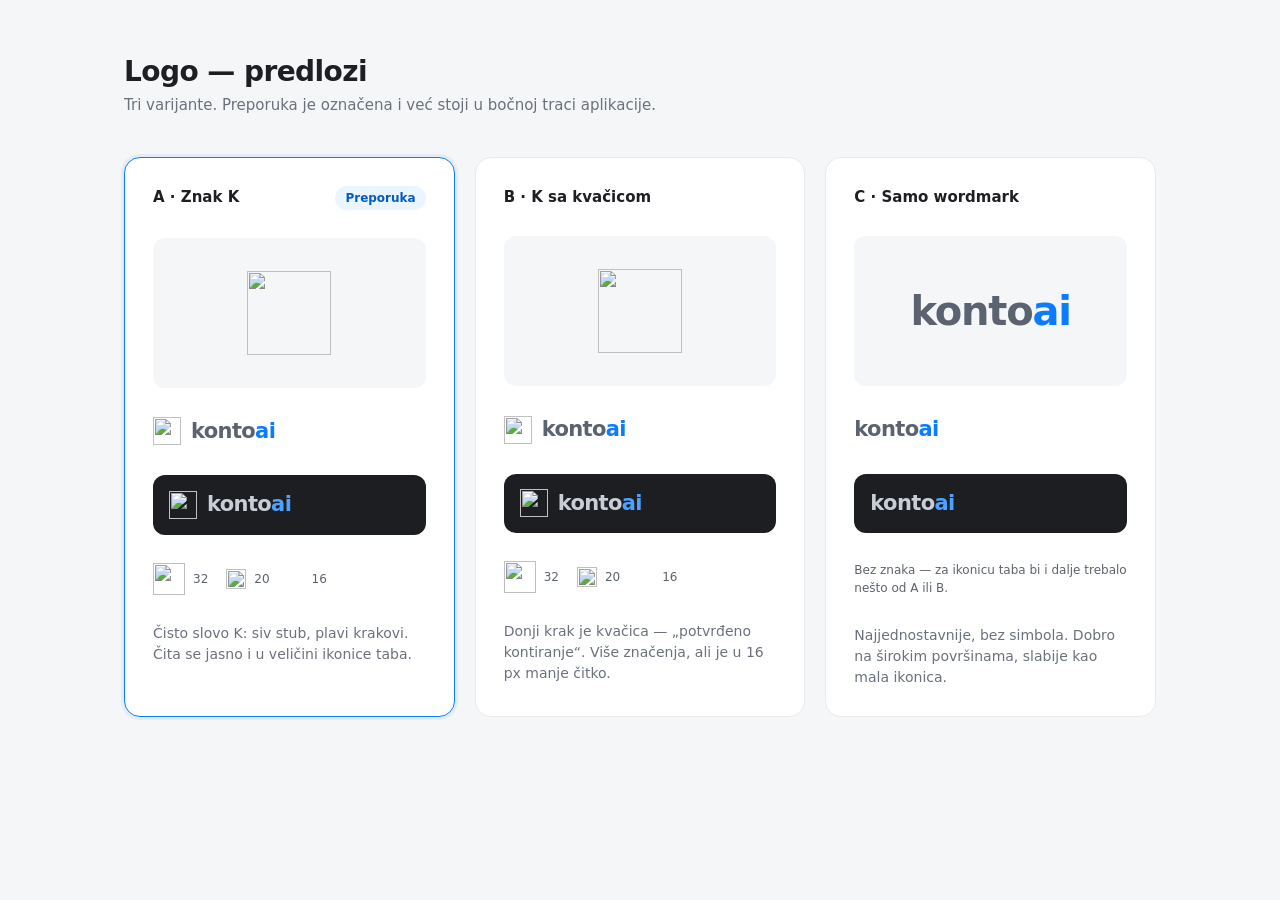
==== app/static/logo-preview.html @ f4ac2ebc "Redesign the web page: calm iOS-like layout, status icons, detail panel, SVG logo Sidebar with logo " ====
<!doctype html>
<html lang="sr-Latn">
<head>
  <meta charset="utf-8">
  <meta name="viewport" content="width=device-width, initial-scale=1">
  <title>KontoAI — logo</title>
  <link rel="icon" href="/static/logo/mark-k.svg" type="image/svg+xml">
  <style>
    :root {
      --bg: #f5f6f8; --surface: #fff; --line: #e8eaee; --text: #1d1f23; --text-2: #6b717c;
      --accent: #0a7cff; --accent-ink: #005bc4; --logo-gray: #5b6370;
      font-family: -apple-system, BlinkMacSystemFont, "Segoe UI", Inter, system-ui, sans-serif;
    }
    * { box-sizing: border-box; }
    body { margin: 0; background: var(--bg); color: var(--text); font-size: 15px; line-height: 1.5; }
    main { max-width: 1080px; margin: 0 auto; padding: 56px 24px 72px; }
    h1 { font-size: 28px; line-height: 1.15; letter-spacing: -0.02em; margin: 0 0 6px; font-weight: 650; }
    .sub { color: var(--text-2); margin: 0 0 40px; }
    .grid { display: grid; grid-template-columns: repeat(3, minmax(0, 1fr)); gap: 20px; }
    .card { background: var(--surface); border: 1px solid var(--line); border-radius: 16px; padding: 28px; display: flex; flex-direction: column; gap: 28px; }
    .card.pick { border-color: var(--accent); box-shadow: 0 0 0 3px rgba(10, 124, 255, .08); }
    .head { display: flex; align-items: center; justify-content: space-between; gap: 12px; }
    .name { font-weight: 600; }
    .tag { font-size: 12px; font-weight: 600; color: var(--accent-ink); background: rgba(10, 124, 255, .08); padding: 3px 10px; border-radius: 999px; }
    .stage { height: 150px; display: grid; place-items: center; border-radius: 12px; background: var(--bg); }
    .stage img { width: 84px; height: 84px; }
    .lockup { display: flex; align-items: center; gap: 10px; }
    .lockup img { width: 28px; height: 28px; }
    .word { font-size: 21px; font-weight: 650; letter-spacing: -0.03em; color: var(--logo-gray); }
    .word b { color: var(--accent); font-weight: 650; }
    .word.big { font-size: 40px; }
    .sizes { display: flex; align-items: center; gap: 18px; color: #5d636d; font-size: 12px; }
    .sizes span { display: inline-flex; align-items: center; gap: 8px; }
    .sizes img { display: block; }
    .dark { background: #1c1e22; border-radius: 12px; padding: 14px 16px; }
    .dark .word { color: #c9ced6; }
    .dark .word b { color: #4ea1ff; }
    p.note { color: var(--text-2); font-size: 14px; margin: 0; }
    @media (max-width: 860px) { .grid { grid-template-columns: 1fr; } }
  </style>
</head>
<body>
  <main>
    <h1>Logo — predlozi</h1>
    <p class="sub">Tri varijante. Preporuka je označena i već stoji u bočnoj traci aplikacije.</p>

    <div class="grid">
      <section class="card pick">
        <div class="head"><span class="name">A · Znak K</span><span class="tag">Preporuka</span></div>
        <div class="stage"><img src="/static/logo/mark-k.svg" alt=""></div>
        <div class="lockup"><img src="/static/logo/mark-k.svg" alt=""><span class="word">konto<b>ai</b></span></div>
        <div class="dark lockup"><img src="/static/logo/mark-k.svg" alt=""><span class="word">konto<b>ai</b></span></div>
        <div class="sizes"><span><img src="/static/logo/mark-k.svg" width="32" height="32" alt="">32</span><span><img src="/static/logo/mark-k.svg" width="20" height="20" alt="">20</span><span><img src="/static/logo/mark-k.svg" width="16" height="16" alt="">16</span></div>
        <p class="note">Čisto slovo K: siv stub, plavi krakovi. Čita se jasno i u veličini ikonice taba.</p>
      </section>

      <section class="card">
        <div class="head"><span class="name">B · K sa kvačicom</span></div>
        <div class="stage"><img src="/static/logo/mark-k-check.svg" alt=""></div>
        <div class="lockup"><img src="/static/logo/mark-k-check.svg" alt=""><span class="word">konto<b>ai</b></span></div>
        <div class="dark lockup"><img src="/static/logo/mark-k-check.svg" alt=""><span class="word">konto<b>ai</b></span></div>
        <div class="sizes"><span><img src="/static/logo/mark-k-check.svg" width="32" height="32" alt="">32</span><span><img src="/static/logo/mark-k-check.svg" width="20" height="20" alt="">20</span><span><img src="/static/logo/mark-k-check.svg" width="16" height="16" alt="">16</span></div>
        <p class="note">Donji krak je kvačica — „potvrđeno kontiranje“. Više značenja, ali je u 16 px manje čitko.</p>
      </section>

      <section class="card">
        <div class="head"><span class="name">C · Samo wordmark</span></div>
        <div class="stage"><span class="word big">konto<b>ai</b></span></div>
        <div class="lockup"><span class="word">konto<b>ai</b></span></div>
        <div class="dark lockup"><span class="word">konto<b>ai</b></span></div>
        <div class="sizes"><span>Bez znaka — za ikonicu taba bi i dalje trebalo nešto od A ili B.</span></div>
        <p class="note">Najjednostavnije, bez simbola. Dobro na širokim površinama, slabije kao mala ikonica.</p>
      </section>
    </div>
  </main>
</body>
</html>
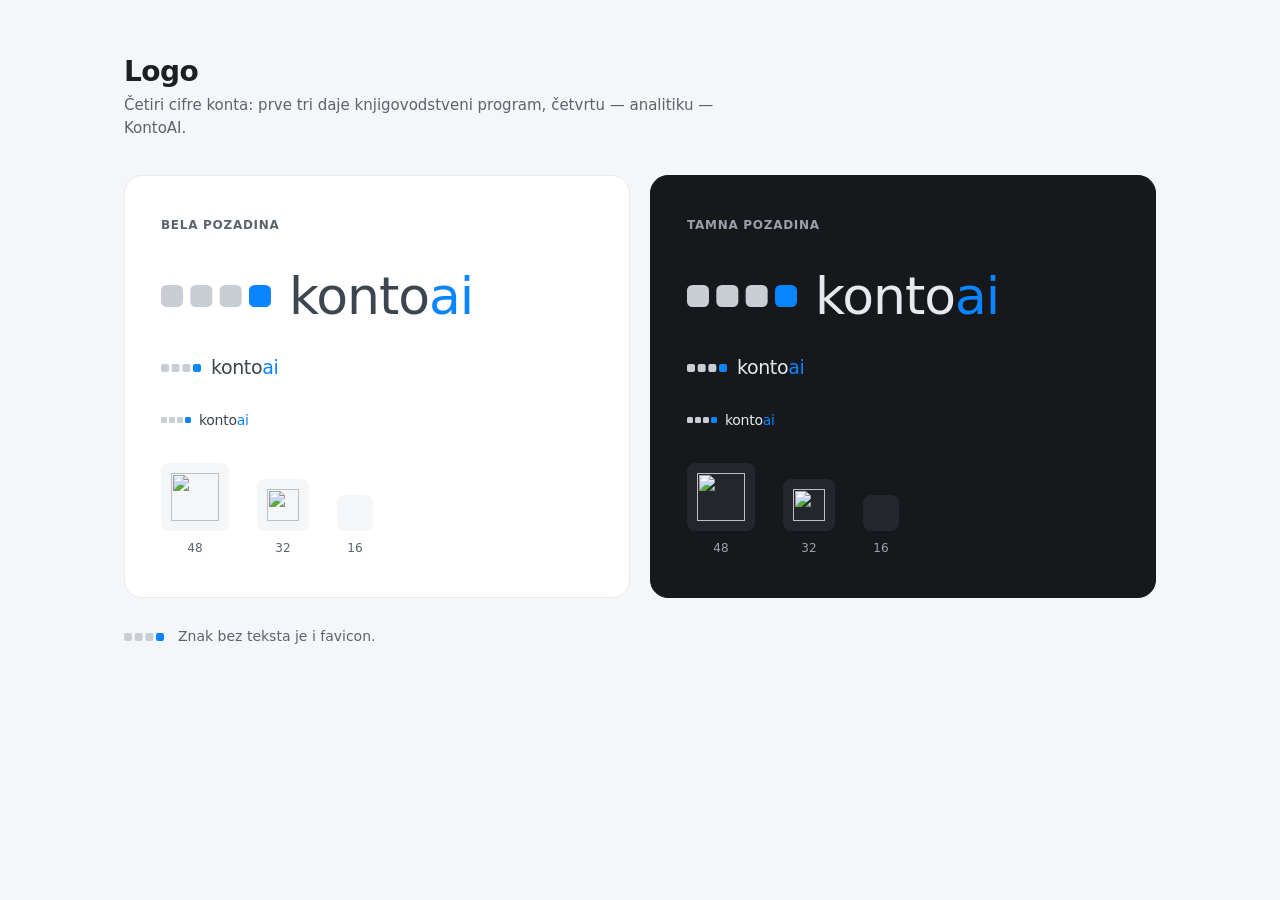
==== commit ccbb87b9: "Replace the logo with the four-squares mark Three light-grey squares and one blue: the first three d" ====
--- a/app/static/logo-preview.html
+++ b/app/static/logo-preview.html
@@ -4,74 +4,90 @@
   <meta charset="utf-8">
   <meta name="viewport" content="width=device-width, initial-scale=1">
   <title>KontoAI — logo</title>
-  <link rel="icon" href="/static/logo/mark-k.svg" type="image/svg+xml">
+  <link rel="icon" href="/static/logo/favicon.svg" type="image/svg+xml">
   <style>
     :root {
-      --bg: #f5f6f8; --surface: #fff; --line: #e8eaee; --text: #1d1f23; --text-2: #6b717c;
-      --accent: #0a7cff; --accent-ink: #005bc4; --logo-gray: #5b6370;
+      --bg: #f5f6f8; --surface: #fff; --line: #e8eaee; --text: #1d1f23; --text-2: #5d636d;
+      --gray: #c9ced5; --blue: #0a84ff; --ink: #3c4650;
       font-family: -apple-system, BlinkMacSystemFont, "Segoe UI", Inter, system-ui, sans-serif;
     }
     * { box-sizing: border-box; }
     body { margin: 0; background: var(--bg); color: var(--text); font-size: 15px; line-height: 1.5; }
     main { max-width: 1080px; margin: 0 auto; padding: 56px 24px 72px; }
     h1 { font-size: 28px; line-height: 1.15; letter-spacing: -0.02em; margin: 0 0 6px; font-weight: 650; }
-    .sub { color: var(--text-2); margin: 0 0 40px; }
-    .grid { display: grid; grid-template-columns: repeat(3, minmax(0, 1fr)); gap: 20px; }
-    .card { background: var(--surface); border: 1px solid var(--line); border-radius: 16px; padding: 28px; display: flex; flex-direction: column; gap: 28px; }
-    .card.pick { border-color: var(--accent); box-shadow: 0 0 0 3px rgba(10, 124, 255, .08); }
-    .head { display: flex; align-items: center; justify-content: space-between; gap: 12px; }
-    .name { font-weight: 600; }
-    .tag { font-size: 12px; font-weight: 600; color: var(--accent-ink); background: rgba(10, 124, 255, .08); padding: 3px 10px; border-radius: 999px; }
-    .stage { height: 150px; display: grid; place-items: center; border-radius: 12px; background: var(--bg); }
-    .stage img { width: 84px; height: 84px; }
-    .lockup { display: flex; align-items: center; gap: 10px; }
-    .lockup img { width: 28px; height: 28px; }
-    .word { font-size: 21px; font-weight: 650; letter-spacing: -0.03em; color: var(--logo-gray); }
-    .word b { color: var(--accent); font-weight: 650; }
-    .word.big { font-size: 40px; }
-    .sizes { display: flex; align-items: center; gap: 18px; color: #5d636d; font-size: 12px; }
-    .sizes span { display: inline-flex; align-items: center; gap: 8px; }
-    .sizes img { display: block; }
-    .dark { background: #1c1e22; border-radius: 12px; padding: 14px 16px; }
-    .dark .word { color: #c9ced6; }
-    .dark .word b { color: #4ea1ff; }
-    p.note { color: var(--text-2); font-size: 14px; margin: 0; }
-    @media (max-width: 860px) { .grid { grid-template-columns: 1fr; } }
+    .sub { color: var(--text-2); margin: 0 0 36px; max-width: 620px; }
+    .grid { display: grid; grid-template-columns: repeat(2, minmax(0, 1fr)); gap: 20px; }
+    .card { border-radius: 18px; padding: 40px 36px; display: flex; flex-direction: column; gap: 36px; border: 1px solid var(--line); }
+    .light { background: var(--surface); }
+    .dark { background: #16181c; border-color: #16181c; }
+    .label { font-size: 12px; font-weight: 600; color: var(--text-2); text-transform: uppercase; letter-spacing: .06em; }
+    .dark .label { color: #9aa1ab; }
+
+    .logo { display: inline-flex; align-items: center; }
+    .mark { display: block; flex: none; }
+    .word { font-weight: 500; letter-spacing: -0.02em; color: var(--ink); line-height: 1; }
+    .word b { color: var(--blue); font-weight: 500; }
+    .dark .word { color: #e6e9ed; }
+
+    .xl .mark { width: 110px; height: 22px; } .xl { gap: 18px; } .xl .word { font-size: 52px; }
+    .md .mark { width: 40px; height: 8px; } .md { gap: 10px; } .md .word { font-size: 19px; }
+    .sm .mark { width: 30px; height: 6px; } .sm { gap: 8px; } .sm .word { font-size: 14px; }
+
+    .row { display: flex; align-items: flex-end; gap: 28px; flex-wrap: wrap; }
+    .fav { display: flex; flex-direction: column; align-items: center; gap: 8px; font-size: 12px; color: var(--text-2); }
+    .dark .fav { color: #9aa1ab; }
+    .tile { display: grid; place-items: center; border-radius: 8px; background: var(--bg); padding: 10px; }
+    .dark .tile { background: #23262c; }
+    .tile img { display: block; }
+
+    .meaning { margin-top: 28px; display: flex; align-items: center; gap: 14px; color: var(--text-2); font-size: 14px; }
+    @media (max-width: 860px) { .grid { grid-template-columns: 1fr; } .xl .word { font-size: 40px; } }
   </style>
 </head>
 <body>
   <main>
-    <h1>Logo — predlozi</h1>
-    <p class="sub">Tri varijante. Preporuka je označena i već stoji u bočnoj traci aplikacije.</p>
+    <h1>Logo</h1>
+    <p class="sub">Četiri cifre konta: prve tri daje knjigovodstveni program, četvrtu — analitiku — KontoAI.</p>
+
+    <svg width="0" height="0" style="position:absolute" aria-hidden="true">
+      <symbol id="mark" viewBox="0 0 30 6">
+        <rect x="0" y="0" width="6" height="6" rx="1.5" fill="#C9CED5"/>
+        <rect x="8" y="0" width="6" height="6" rx="1.5" fill="#C9CED5"/>
+        <rect x="16" y="0" width="6" height="6" rx="1.5" fill="#C9CED5"/>
+        <rect x="24" y="0" width="6" height="6" rx="1.5" fill="#0A84FF"/>
+      </symbol>
+    </svg>
 
     <div class="grid">
-      <section class="card pick">
-        <div class="head"><span class="name">A · Znak K</span><span class="tag">Preporuka</span></div>
-        <div class="stage"><img src="/static/logo/mark-k.svg" alt=""></div>
-        <div class="lockup"><img src="/static/logo/mark-k.svg" alt=""><span class="word">konto<b>ai</b></span></div>
-        <div class="dark lockup"><img src="/static/logo/mark-k.svg" alt=""><span class="word">konto<b>ai</b></span></div>
-        <div class="sizes"><span><img src="/static/logo/mark-k.svg" width="32" height="32" alt="">32</span><span><img src="/static/logo/mark-k.svg" width="20" height="20" alt="">20</span><span><img src="/static/logo/mark-k.svg" width="16" height="16" alt="">16</span></div>
-        <p class="note">Čisto slovo K: siv stub, plavi krakovi. Čita se jasno i u veličini ikonice taba.</p>
+      <section class="card light">
+        <span class="label">Bela pozadina</span>
+        <span class="logo xl"><svg class="mark"><use href="#mark"/></svg><span class="word">konto<b>ai</b></span></span>
+        <span class="logo md"><svg class="mark"><use href="#mark"/></svg><span class="word">konto<b>ai</b></span></span>
+        <span class="logo sm"><svg class="mark"><use href="#mark"/></svg><span class="word">konto<b>ai</b></span></span>
+        <div class="row">
+          <div class="fav"><div class="tile"><img src="/static/logo/favicon.svg" width="48" height="48" alt=""></div>48</div>
+          <div class="fav"><div class="tile"><img src="/static/logo/favicon.svg" width="32" height="32" alt=""></div>32</div>
+          <div class="fav"><div class="tile"><img src="/static/logo/favicon.svg" width="16" height="16" alt=""></div>16</div>
+        </div>
       </section>
 
-      <section class="card">
-        <div class="head"><span class="name">B · K sa kvačicom</span></div>
-        <div class="stage"><img src="/static/logo/mark-k-check.svg" alt=""></div>
-        <div class="lockup"><img src="/static/logo/mark-k-check.svg" alt=""><span class="word">konto<b>ai</b></span></div>
-        <div class="dark lockup"><img src="/static/logo/mark-k-check.svg" alt=""><span class="word">konto<b>ai</b></span></div>
-        <div class="sizes"><span><img src="/static/logo/mark-k-check.svg" width="32" height="32" alt="">32</span><span><img src="/static/logo/mark-k-check.svg" width="20" height="20" alt="">20</span><span><img src="/static/logo/mark-k-check.svg" width="16" height="16" alt="">16</span></div>
-        <p class="note">Donji krak je kvačica — „potvrđeno kontiranje“. Više značenja, ali je u 16 px manje čitko.</p>
-      </section>
-
-      <section class="card">
-        <div class="head"><span class="name">C · Samo wordmark</span></div>
-        <div class="stage"><span class="word big">konto<b>ai</b></span></div>
-        <div class="lockup"><span class="word">konto<b>ai</b></span></div>
-        <div class="dark lockup"><span class="word">konto<b>ai</b></span></div>
-        <div class="sizes"><span>Bez znaka — za ikonicu taba bi i dalje trebalo nešto od A ili B.</span></div>
-        <p class="note">Najjednostavnije, bez simbola. Dobro na širokim površinama, slabije kao mala ikonica.</p>
+      <section class="card dark">
+        <span class="label">Tamna pozadina</span>
+        <span class="logo xl"><svg class="mark"><use href="#mark"/></svg><span class="word">konto<b>ai</b></span></span>
+        <span class="logo md"><svg class="mark"><use href="#mark"/></svg><span class="word">konto<b>ai</b></span></span>
+        <span class="logo sm"><svg class="mark"><use href="#mark"/></svg><span class="word">konto<b>ai</b></span></span>
+        <div class="row">
+          <div class="fav"><div class="tile"><img src="/static/logo/favicon.svg" width="48" height="48" alt=""></div>48</div>
+          <div class="fav"><div class="tile"><img src="/static/logo/favicon.svg" width="32" height="32" alt=""></div>32</div>
+          <div class="fav"><div class="tile"><img src="/static/logo/favicon.svg" width="16" height="16" alt=""></div>16</div>
+        </div>
       </section>
     </div>
+
+    <p class="meaning">
+      <svg class="mark" width="40" height="8" aria-hidden="true"><use href="#mark"/></svg>
+      Znak bez teksta je i favicon.
+    </p>
   </main>
 </body>
 </html>
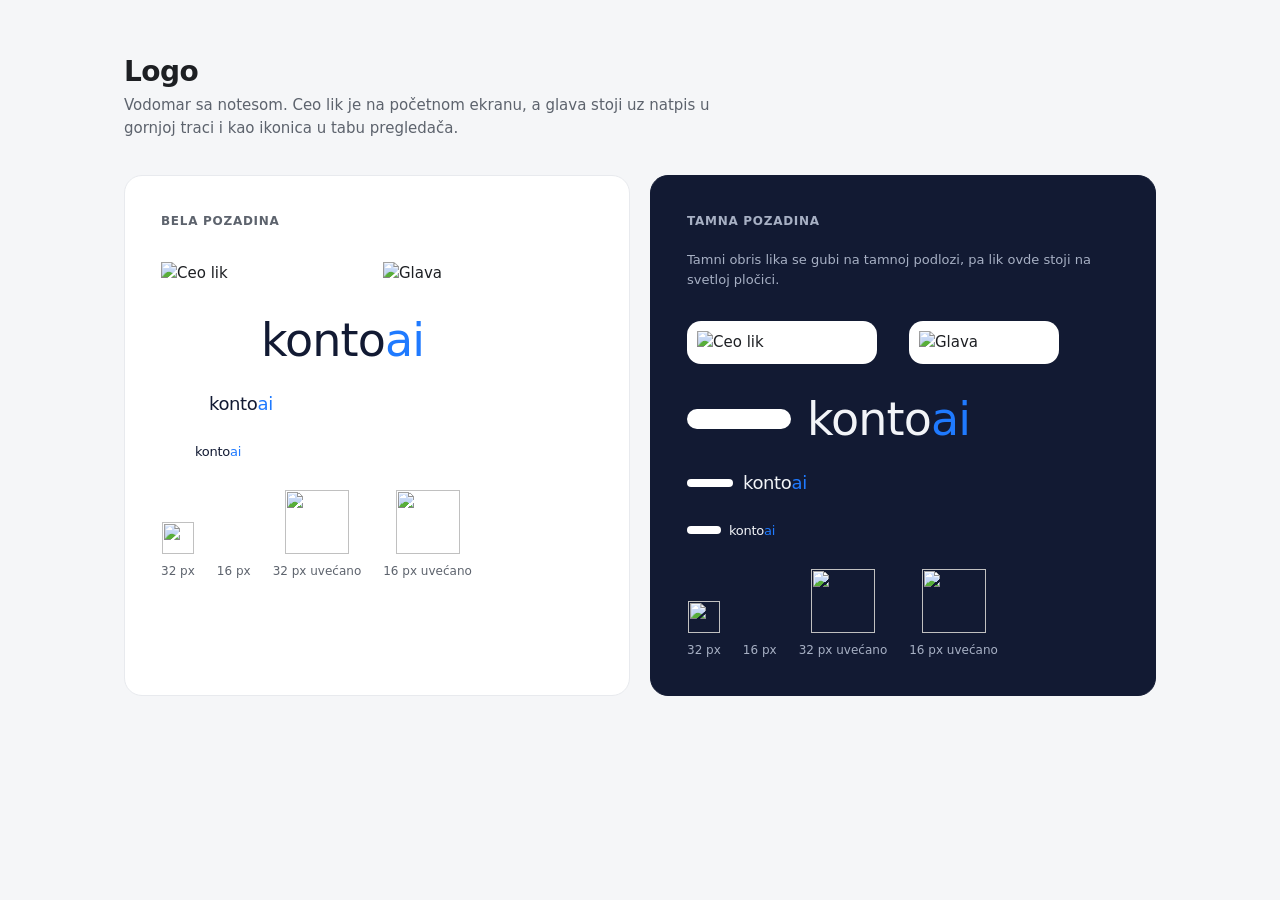
==== commit bb6389eb: "Use the kingfisher mascot as the logo scripts/brand_assets.py crops the full figure and the head fro" ====
--- a/app/static/logo-preview.html
+++ b/app/static/logo-preview.html
@@ -4,90 +4,90 @@
   <meta charset="utf-8">
   <meta name="viewport" content="width=device-width, initial-scale=1">
   <title>KontoAI — logo</title>
-  <link rel="icon" href="/static/logo/favicon.svg" type="image/svg+xml">
+  <link rel="icon" href="/static/brand/favicon-32.png" sizes="32x32" type="image/png">
+  <link rel="icon" href="/static/brand/favicon-16.png" sizes="16x16" type="image/png">
   <style>
     :root {
-      --bg: #f5f6f8; --surface: #fff; --line: #e8eaee; --text: #1d1f23; --text-2: #5d636d;
-      --gray: #c9ced5; --blue: #0a84ff; --ink: #3c4650;
+      --bg: #f5f6f8; --line: #e8eaee; --text: #1d1f23; --text-2: #5d636d;
       font-family: -apple-system, BlinkMacSystemFont, "Segoe UI", Inter, system-ui, sans-serif;
     }
     * { box-sizing: border-box; }
     body { margin: 0; background: var(--bg); color: var(--text); font-size: 15px; line-height: 1.5; }
     main { max-width: 1080px; margin: 0 auto; padding: 56px 24px 72px; }
     h1 { font-size: 28px; line-height: 1.15; letter-spacing: -0.02em; margin: 0 0 6px; font-weight: 650; }
-    .sub { color: var(--text-2); margin: 0 0 36px; max-width: 620px; }
+    .sub { color: var(--text-2); margin: 0 0 36px; max-width: 640px; }
     .grid { display: grid; grid-template-columns: repeat(2, minmax(0, 1fr)); gap: 20px; }
-    .card { border-radius: 18px; padding: 40px 36px; display: flex; flex-direction: column; gap: 36px; border: 1px solid var(--line); }
-    .light { background: var(--surface); }
-    .dark { background: #16181c; border-color: #16181c; }
+    .card { border-radius: 18px; padding: 36px; display: flex; flex-direction: column; gap: 32px; border: 1px solid var(--line); }
+    .light { background: #fff; }
+    .dark { background: #121a33; border-color: #121a33; }
     .label { font-size: 12px; font-weight: 600; color: var(--text-2); text-transform: uppercase; letter-spacing: .06em; }
-    .dark .label { color: #9aa1ab; }
+    .dark .label { color: #a7b0c4; }
 
-    .logo { display: inline-flex; align-items: center; }
-    .mark { display: block; flex: none; }
-    .word { font-weight: 500; letter-spacing: -0.02em; color: var(--ink); line-height: 1; }
-    .word b { color: var(--blue); font-weight: 500; }
-    .dark .word { color: #e6e9ed; }
+    .figures { display: flex; align-items: flex-end; gap: 32px; flex-wrap: wrap; }
+    .figures img { display: block; height: auto; }
 
-    .xl .mark { width: 110px; height: 22px; } .xl { gap: 18px; } .xl .word { font-size: 52px; }
-    .md .mark { width: 40px; height: 8px; } .md { gap: 10px; } .md .word { font-size: 19px; }
-    .sm .mark { width: 30px; height: 6px; } .sm { gap: 8px; } .sm .word { font-size: 14px; }
+    .lockup { display: inline-flex; align-items: center; }
+    .lockup img { display: block; height: auto; }
+    .word { font-weight: 500; letter-spacing: -0.02em; color: #121a33; line-height: 1; }
+    .word b { color: #1f7aff; font-weight: 500; }
+    .dark .word { color: #f2f4f8; }
+    .lg { gap: 16px; } .lg img { width: 84px; } .lg .word { font-size: 46px; }
+    .md { gap: 10px; } .md img { width: 38px; } .md .word { font-size: 18px; }
+    .sm { gap: 8px; } .sm img { width: 26px; } .sm .word { font-size: 13px; }
 
-    .row { display: flex; align-items: flex-end; gap: 28px; flex-wrap: wrap; }
-    .fav { display: flex; flex-direction: column; align-items: center; gap: 8px; font-size: 12px; color: var(--text-2); }
-    .dark .fav { color: #9aa1ab; }
-    .tile { display: grid; place-items: center; border-radius: 8px; background: var(--bg); padding: 10px; }
-    .dark .tile { background: #23262c; }
-    .tile img { display: block; }
-
-    .meaning { margin-top: 28px; display: flex; align-items: center; gap: 14px; color: var(--text-2); font-size: 14px; }
-    @media (max-width: 860px) { .grid { grid-template-columns: 1fr; } .xl .word { font-size: 40px; } }
+    .icons { display: flex; align-items: flex-end; gap: 22px; color: var(--text-2); font-size: 12px; }
+    .dark .icons { color: #a7b0c4; }
+    .icon { display: flex; flex-direction: column; align-items: center; gap: 8px; }
+    .icon img { display: block; }
+    .zoom { image-rendering: pixelated; }
+    /* The navy outline disappears on dark backgrounds: there the mascot sits on a light tile. */
+    .dark .tile { background: #fff; border-radius: 14px; padding: 10px; display: inline-flex; }
+    .dark .tile.sm-tile { border-radius: 8px; padding: 4px; }
+    .note { color: #a7b0c4; font-size: 13px; margin: -12px 0 0; }
+    @media (max-width: 860px) { .grid { grid-template-columns: 1fr; } .lg .word { font-size: 36px; } }
   </style>
 </head>
 <body>
   <main>
     <h1>Logo</h1>
-    <p class="sub">Četiri cifre konta: prve tri daje knjigovodstveni program, četvrtu — analitiku — KontoAI.</p>
-
-    <svg width="0" height="0" style="position:absolute" aria-hidden="true">
-      <symbol id="mark" viewBox="0 0 30 6">
-        <rect x="0" y="0" width="6" height="6" rx="1.5" fill="#C9CED5"/>
-        <rect x="8" y="0" width="6" height="6" rx="1.5" fill="#C9CED5"/>
-        <rect x="16" y="0" width="6" height="6" rx="1.5" fill="#C9CED5"/>
-        <rect x="24" y="0" width="6" height="6" rx="1.5" fill="#0A84FF"/>
-      </symbol>
-    </svg>
+    <p class="sub">Vodomar sa notesom. Ceo lik je na početnom ekranu, a glava stoji uz natpis u gornjoj traci i kao ikonica u tabu pregledača.</p>
 
     <div class="grid">
       <section class="card light">
         <span class="label">Bela pozadina</span>
-        <span class="logo xl"><svg class="mark"><use href="#mark"/></svg><span class="word">konto<b>ai</b></span></span>
-        <span class="logo md"><svg class="mark"><use href="#mark"/></svg><span class="word">konto<b>ai</b></span></span>
-        <span class="logo sm"><svg class="mark"><use href="#mark"/></svg><span class="word">konto<b>ai</b></span></span>
-        <div class="row">
-          <div class="fav"><div class="tile"><img src="/static/logo/favicon.svg" width="48" height="48" alt=""></div>48</div>
-          <div class="fav"><div class="tile"><img src="/static/logo/favicon.svg" width="32" height="32" alt=""></div>32</div>
-          <div class="fav"><div class="tile"><img src="/static/logo/favicon.svg" width="16" height="16" alt=""></div>16</div>
+        <div class="figures">
+          <img src="/static/brand/mascot_full.png" alt="Ceo lik" width="190">
+          <img src="/static/brand/mascot_head.png" alt="Glava" width="150">
+        </div>
+        <span class="lockup lg"><img src="/static/brand/mascot_head.png" alt=""><span class="word">konto<b>ai</b></span></span>
+        <span class="lockup md"><img src="/static/brand/mascot_head.png" alt=""><span class="word">konto<b>ai</b></span></span>
+        <span class="lockup sm"><img src="/static/brand/mascot_head.png" alt=""><span class="word">konto<b>ai</b></span></span>
+        <div class="icons">
+          <div class="icon"><img src="/static/brand/favicon-32.png" width="32" height="32" alt="">32 px</div>
+          <div class="icon"><img src="/static/brand/favicon-16.png" width="16" height="16" alt="">16 px</div>
+          <div class="icon"><img class="zoom" src="/static/brand/favicon-32.png" width="64" height="64" alt="">32 px uvećano</div>
+          <div class="icon"><img class="zoom" src="/static/brand/favicon-16.png" width="64" height="64" alt="">16 px uvećano</div>
         </div>
       </section>
 
       <section class="card dark">
         <span class="label">Tamna pozadina</span>
-        <span class="logo xl"><svg class="mark"><use href="#mark"/></svg><span class="word">konto<b>ai</b></span></span>
-        <span class="logo md"><svg class="mark"><use href="#mark"/></svg><span class="word">konto<b>ai</b></span></span>
-        <span class="logo sm"><svg class="mark"><use href="#mark"/></svg><span class="word">konto<b>ai</b></span></span>
-        <div class="row">
-          <div class="fav"><div class="tile"><img src="/static/logo/favicon.svg" width="48" height="48" alt=""></div>48</div>
-          <div class="fav"><div class="tile"><img src="/static/logo/favicon.svg" width="32" height="32" alt=""></div>32</div>
-          <div class="fav"><div class="tile"><img src="/static/logo/favicon.svg" width="16" height="16" alt=""></div>16</div>
+        <p class="note">Tamni obris lika se gubi na tamnoj podlozi, pa lik ovde stoji na svetloj pločici.</p>
+        <div class="figures">
+          <span class="tile"><img src="/static/brand/mascot_full.png" alt="Ceo lik" width="170"></span>
+          <span class="tile"><img src="/static/brand/mascot_head.png" alt="Glava" width="130"></span>
+        </div>
+        <span class="lockup lg"><span class="tile"><img src="/static/brand/mascot_head.png" alt=""></span><span class="word">konto<b>ai</b></span></span>
+        <span class="lockup md"><span class="tile sm-tile"><img src="/static/brand/mascot_head.png" alt=""></span><span class="word">konto<b>ai</b></span></span>
+        <span class="lockup sm"><span class="tile sm-tile"><img src="/static/brand/mascot_head.png" alt=""></span><span class="word">konto<b>ai</b></span></span>
+        <div class="icons">
+          <div class="icon"><img src="/static/brand/favicon-32.png" width="32" height="32" alt="">32 px</div>
+          <div class="icon"><img src="/static/brand/favicon-16.png" width="16" height="16" alt="">16 px</div>
+          <div class="icon"><img class="zoom" src="/static/brand/favicon-32.png" width="64" height="64" alt="">32 px uvećano</div>
+          <div class="icon"><img class="zoom" src="/static/brand/favicon-16.png" width="64" height="64" alt="">16 px uvećano</div>
         </div>
       </section>
     </div>
-
-    <p class="meaning">
-      <svg class="mark" width="40" height="8" aria-hidden="true"><use href="#mark"/></svg>
-      Znak bez teksta je i favicon.
-    </p>
   </main>
 </body>
 </html>
